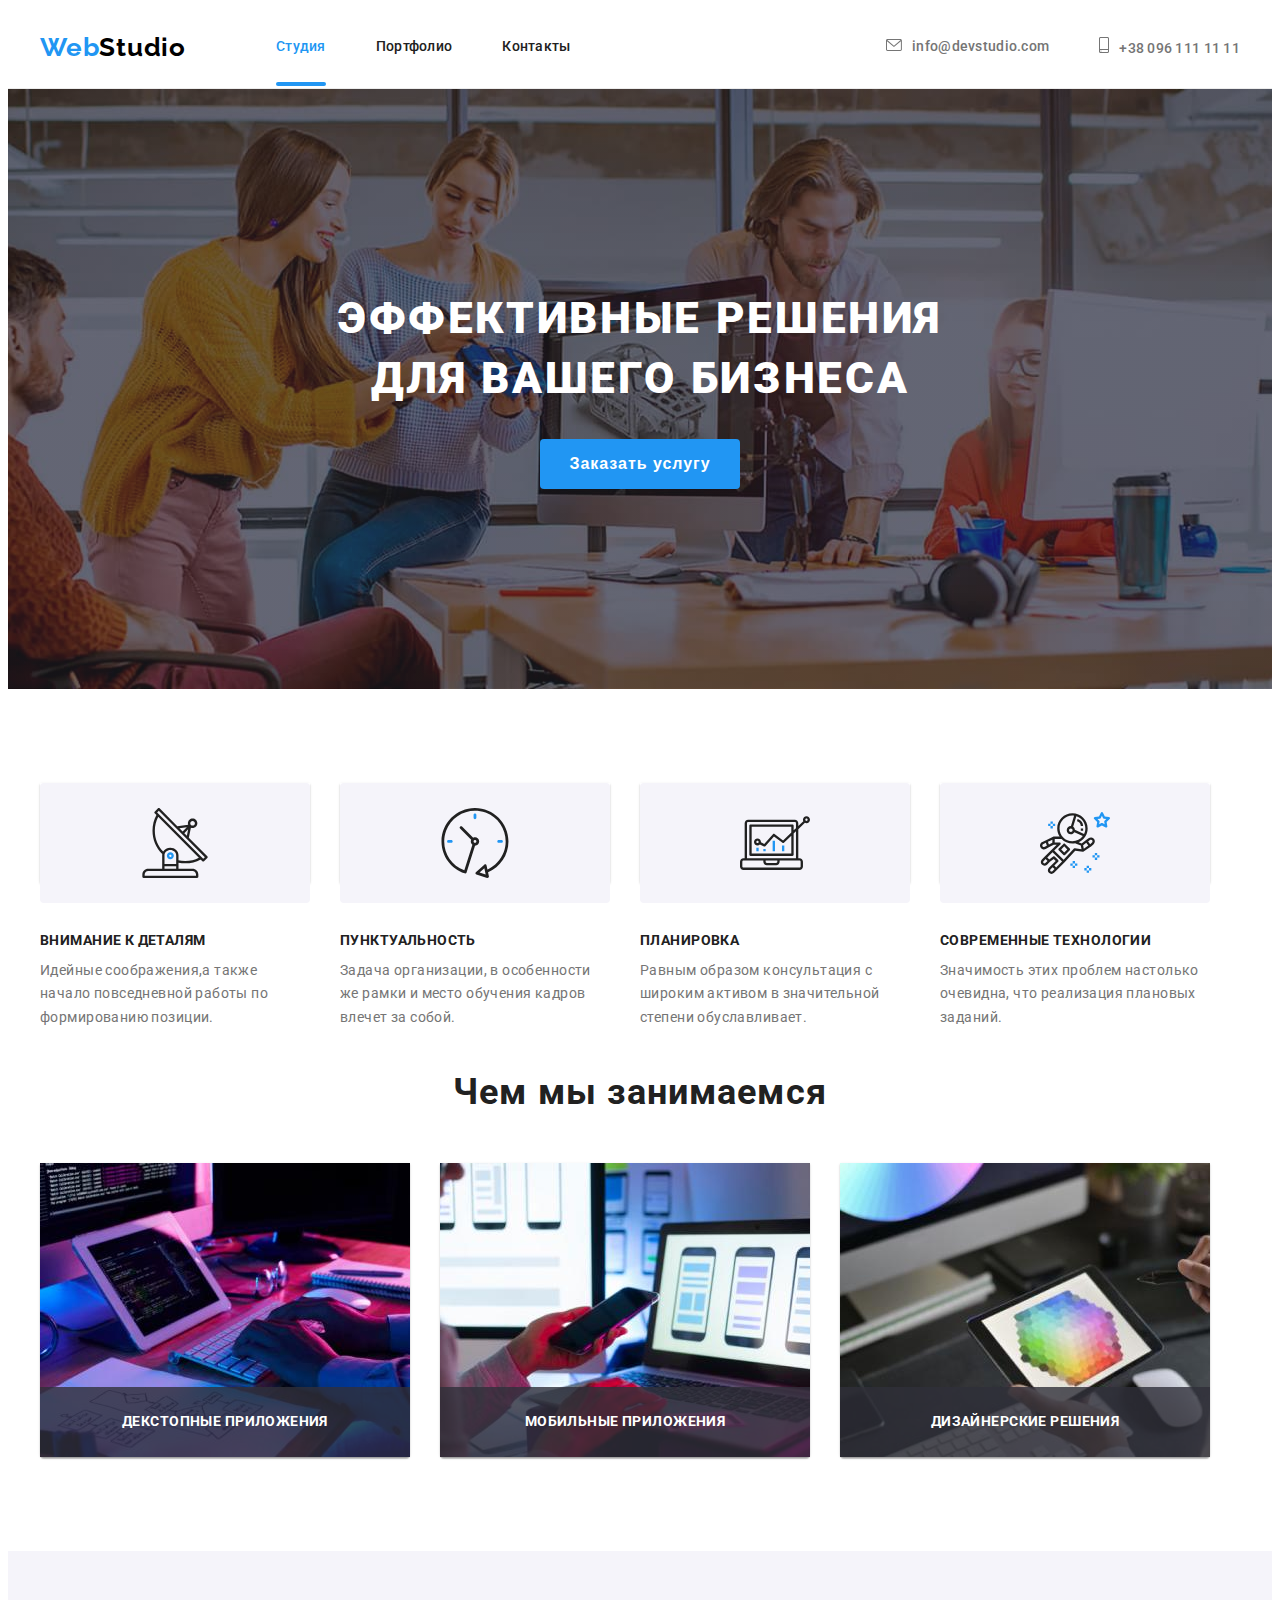
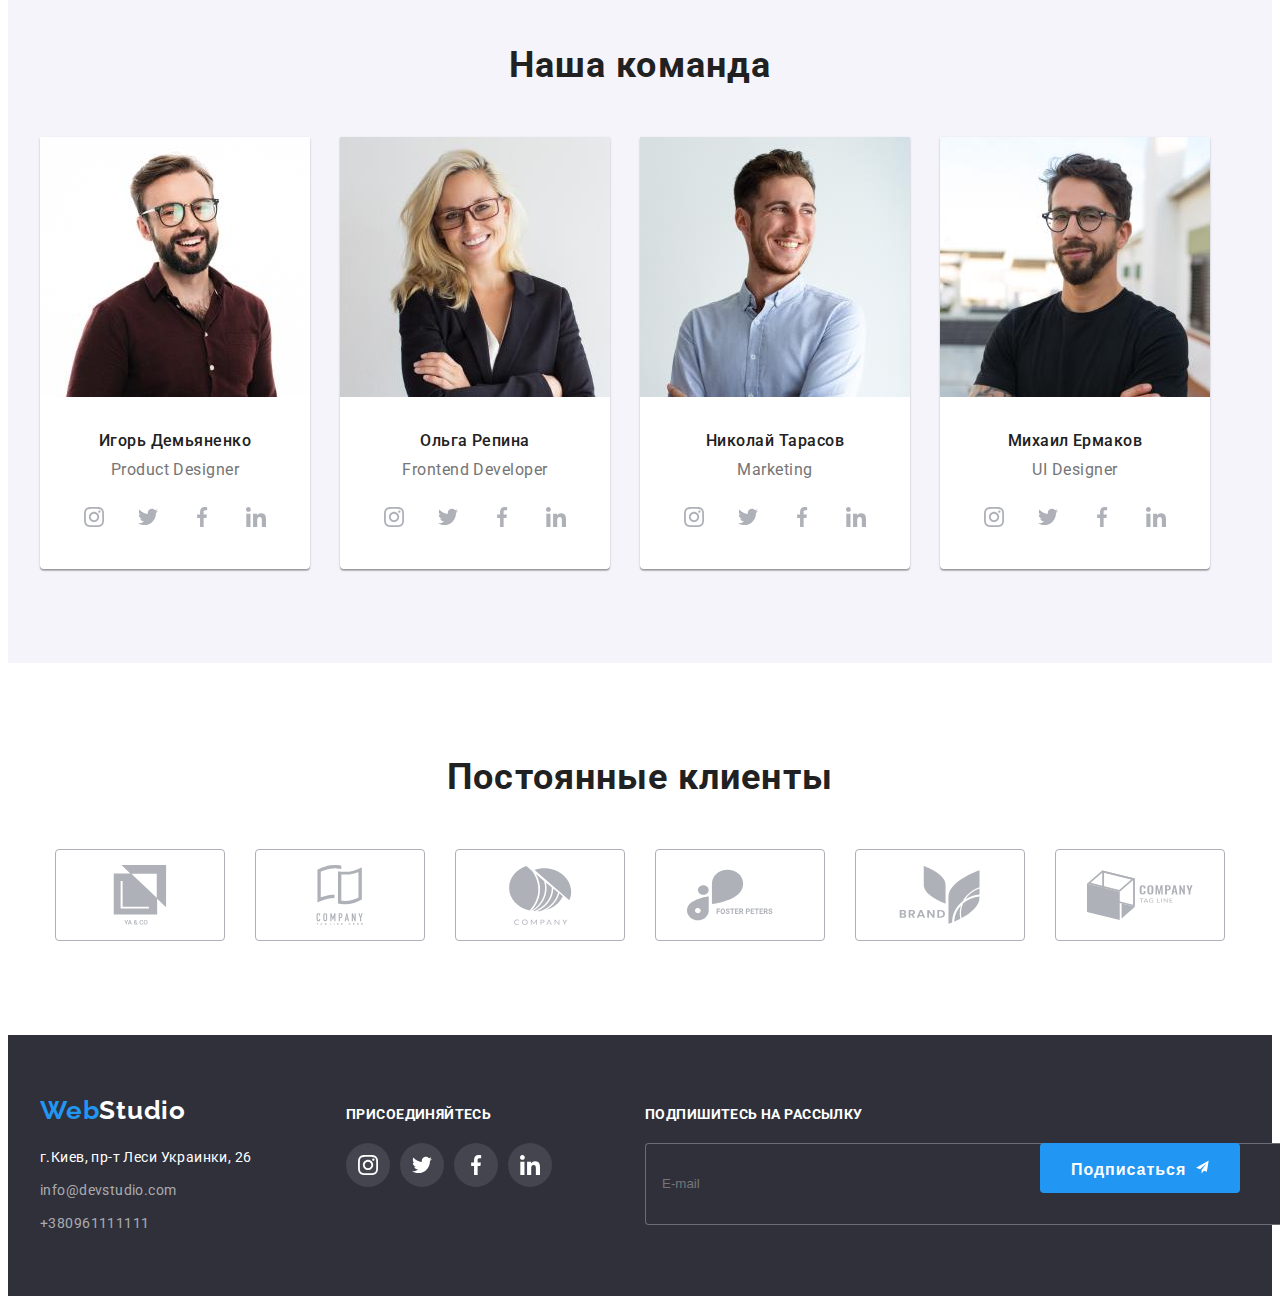
==== index.html @ 1fcb4f8e "Work 7" ====
<!DOCTYPE html>
<html lang="ru">
  <head>
    <meta charset="UTF-8" />
    <meta http-equiv="X-UA-Compatible" content="IE=edge" />
    <meta name="viewport" content="width=device-width, initial-scale=1.0" />
    <title>Document</title>

    <link
      href="https://fonts.googleapis.com/css2?family=Raleway:wght@700&family=Roboto:wght@400;500;700;900&display=swap"
      rel="stylesheet"
    />

    <link
      rel="stylesheet"
      href="https://cdnjs.cloudflare.com/ajax/libs/modern-normalize/1.1.0/modern-normalize.min.css"
      integrity="sha512-wpPYUAdjBVSE4KJnH1VR1HeZfpl1ub8YT/NKx4PuQ5NmX2tKuGu6U/JRp5y+Y8XG2tV+wKQpNHVUX03MfMFn9Q=="
      crossorigin="anonymous"
      referrerpolicy="no-referrer"
    />
    <link rel="stylesheet" href="./css/main.min.css" />
  </head>
  <body class="body">
    <header class="header">
      <div class="container header-container">
        <nav class="header-nav">
          <a href="" class="header-logo">
            <span class="web">Web</span><span class="logo">Studio</span></a
          >
          <ul class="list">
            <li class="banner"><a class="link menu-link current" href="">Студия</a></li>
            <li class="banner">
              <a class="menu-link " href="./portfolio.html">Портфолио</a>
            </li>
            <li class="banner"><a class="menu-link" href="">Контакты</a></li>
          </ul>
        </nav>
      <div class="header-com">
        <ul class="items">
          <li class="contact-item">
            <a class="header-tel" href="mailto:info@devstudio.com">
              <svg class="contact-icon header-mailto" width="16px" height="12px">
                <use
                  href="./images/icons.svg/sprites-contacts.svg#icon-envelope"
                ></use></svg
              >info@devstudio.com</a
            >
          </li>
         
          <li class="contact-item">
            <a class="header-tel" href="tel:+380961111111">
              <svg class="contact-icon header-tel" width="10px" height="16px">
                <use
                  href="./images/icons.svg/sprites-contacts.svg#icon-smartphone"
                ></use></svg
              >+38 096 111 11 11</a
            >
          </li>
        </ul>
      </div>
      </div>
    </header>

    <main>
      <section class="hero">
        <div class="container"></div>
        <h1 class="hero-title">
          Эффективные решения<br />
          для вашего бизнеса
        </h1>
        <div class="button-centr">
          <button class="btn button" data-modal-open type="button">Заказать услугу</button>
        </div>
      </section>

      <section class="scroll">
        <div class="container description">
          <h2 class="psevdo">Секция</h2>
          <ul class="list-centr">

            <li class="description-list idea">
              <div class="list-block">
                <svg class="fon-icon" width="70px" height="70px">
                  <use href="images/icons.svg/spraite-fon.svg#icon-antenna"></use>
                </svg>
              </div>
              <h3 class="block-task">ВНИМАНИЕ К ДЕТАЛЯМ</h3>
              <p class="scroll-excellence">
                Идейные соображения,а также<br />
                начало повседневной работы по<br />
                формированию позиции.
              </p>
            </li>

            <li class="description-list idea">
              <div class="list-block">
                <svg class="fon-icon" width="70px" height="70px">
                  <use href="images/icons.svg/spraite-fon.svg#icon-clock"></use>
                </svg>
              </div>
              <h3 class="block-task">ПУНКТУАЛЬНОСТЬ</h3>
              <p class="scroll-excellence">
                Задача организации, в особенности<br />
                же рамки и место обучения кадров<br />
                влечет за собой.
              </p>
            </li>

            <li class="description-list idea">
              <div class="list-block">
                <svg class="fon-icon" width="70px" height="70px">
                  <use
                    href="images/icons.svg/spraite-fon.svg#icon-diagram"
                  ></use>
                </svg>
              </div>

              <h3 class="block-task">ПЛАНИРОВКА</h3>
              <p class="scroll-excellence">
                Равным образом консультация с<br />
                широким активом в значительной<br />
                степени обуславливает.
              </p>
            </li>
            <li class="description-list idea">
              <div class="list-block">
                <svg class="fon-icon" width="70px" height="70px">
                  <use
                    href="images/icons.svg/spraite-fon.svg#icon-astronaut"
                  ></use>
                </svg>
              </div>

              <h3 class="block-task">СОВРЕМЕННЫЕ ТЕХНОЛОГИИ</h3>
              <p class="scroll-excellence">
                Значимость этих проблем настолько<br />очевидна, что реализация
                плановых<br />заданий.
              </p>
            </li>
          </ul>
        </div>
      </section>
      <section class="about">
        <div class="container description">
          <h2 class="rubric">Чем мы занимаемся</h2>
          <ul class="list list-foto">
              <li class="description-list">
             <div class="about-servises">                              
              <img
                src="./img/work1.jpg"
                alt="создание плана"
                width="370"
                height="294"
              />
              <h3 class="title-servises">ДЕКСТОПНЫЕ ПРИЛОЖЕНИЯ</h3>
            </div>
             </li>
            <li class="description-list">
              <div class="about-servises">
              <img
                src="./img/work2.jpg"
                alt="оптимизация продукта"
                width="370"
                height="294"
              />
              <h3 class="title-servises">МОБИЛЬНЫЕ ПРИЛОЖЕНИЯ</h3>
            </div>
            </li>
            <li class="description-list">
              <div class="about-servises">
              <img
                src="./img/work3.jpg"
                alt="дизайн"
                width="370"
                height="294"
              />
              <h3 class="title-servises">ДИЗАЙНЕРСКИЕ РЕШЕНИЯ</h3>
            </div>
            </li>
          </ul>
        </div>
      </section>

      <section class="team">
        <div class="container">
          <h2 class="our">Наша команда</h2>
          <ul class="list">
            <li class="description-list">
              <img
                src="./img/team1.jpg"
                alt="портрет мастера"
                width="270"
                height="260"
              />
              <div class="name-position">
                <h3 class="name">Игорь Демьяненко</h3>
                <p class="position">Product Designer</p>

                <ul class="expert-social social-list">
                  <li class="social-item">
                    <a href="" class="social-link">
                      <svg class="social-icon" width="20px" height="20px">
                        <use
                          href="./images/icons.svg/sprites-social.svg#icon-instagram"
                        ></use>
                      </svg>
                    </a>
                  </li>

                  <li class="social-item">
                    <a href="" class="social-link">
                      <svg class="social-icon" width="20px" height="20px">
                        <use
                          href="./images/icons.svg/sprites-social.svg#icon-twitter"
                        ></use>
                      </svg>
                    </a>
                  </li>

                  <li class="social-item">
                    <a href="" class="social-link">
                      <svg class="social-icon" width="20px" height="20px">
                        <use
                          href="./images/icons.svg/sprites-social.svg#icon-facebook"
                        ></use>
                      </svg>
                    </a>
                  </li>

                  <li class="social-item">
                    <a href="" class="social-link">
                      <svg class="social-icon" width="20px" height="20px">
                        <use
                          href="./images/icons.svg/sprites-social.svg#icon-linkedin"
                        ></use>
                      </svg>
                    </a>
                  </li>
                </ul>
              </div>
            </li>
            <li class="description-list">
              <img
                src="./img/team2.jpg"
                alt="портрет мастера"
                width="270"
                height="260"
              />
              <div class="name-position">
                <h3 class="name">Ольга Репина</h3>
                <p class="position">Frontend Developer</p>

                <ul class="expert-social social-list">
                  <li class="social-item">
                    <a href="" class="social-link">
                      <svg class="social-icon" width="20px" height="20px">
                        <use
                          href="./images/icons.svg/sprites-social.svg#icon-instagram"
                        ></use>
                      </svg>
                    </a>
                  </li>

                  <li class="social-item">
                    <a href="" class="social-link">
                      <svg class="social-icon" width="20px" height="20px">
                        <use
                          href="./images/icons.svg/sprites-social.svg#icon-twitter"
                        ></use>
                      </svg>
                    </a>
                  </li>

                  <li class="social-item">
                    <a href="" class="social-link">
                      <svg class="social-icon" width="20px" height="20px">
                        <use
                          href="./images/icons.svg/sprites-social.svg#icon-facebook"
                        ></use>
                      </svg>
                    </a>
                  </li>

                  <li class="social-item">
                    <a href="" class="social-link">
                      <svg class="social-icon" width="20px" height="20px">
                        <use
                          href="./images/icons.svg/sprites-social.svg#icon-linkedin"
                        ></use>
                      </svg>
                    </a>
                  </li>
                </ul>
              </div>
            </li>
            <li class="description-list">
              <img
                src="./img/team3.jpg"
                alt="портрет мастера"
                width="270"
                height="260"
              />
              <div class="name-position">
                <h3 class="name">Николай Тарасов</h3>
                <p class="position">Marketing</p>

                <ul class="expert-social social-list">
                  <li class="social-item">
                    <a href="" class="social-link">
                      <svg class="social-icon" width="20px" height="20px">
                        <use
                          href="./images/icons.svg/sprites-social.svg#icon-instagram"
                        ></use>
                      </svg>
                    </a>
                  </li>

                  <li class="social-item">
                    <a href="" class="social-link">
                      <svg class="social-icon" width="20px" height="20px">
                        <use
                          href="./images/icons.svg/sprites-social.svg#icon-twitter"
                        ></use>
                      </svg>
                    </a>
                  </li>

                  <li class="social-item">
                    <a href="" class="social-link">
                      <svg class="social-icon" width="20px" height="20px">
                        <use
                          href="./images/icons.svg/sprites-social.svg#icon-facebook"
                        ></use>
                      </svg>
                    </a>
                  </li>

                  <li class="social-item">
                    <a href="" class="social-link">
                      <svg class="social-icon" width="20px" height="20px">
                        <use
                          href="./images/icons.svg/sprites-social.svg#icon-linkedin"
                        ></use>
                      </svg>
                    </a>
                  </li>
                </ul>
              </div>
            </li>

            <li class="description-list">
              <img
                src="./img/team4.jpg"
                alt="портрет мастера"
                width="270"
                height="260"
              />
              <div class="name-position">
                <h3 class="name">Михаил Ермаков</h3>
                <p class="position">UI Designer</p>

                <ul class="expert-social social-list">
                  <li class="social-item">
                    <a href="" class="social-link">
                      <svg class="social-icon" width="20px" height="20px">
                        <use
                          href="./images/icons.svg/sprites-social.svg#icon-instagram"
                        ></use>
                      </svg>
                    </a>
                  </li>

                  <li class="social-item">
                    <a href="" class="social-link">
                      <svg class="social-icon" width="20px" height="20px">
                        <use
                          href="./images/icons.svg/sprites-social.svg#icon-twitter"
                        ></use>
                      </svg>
                    </a>
                  </li>

                  <li class="social-item">
                    <a href="" class="social-link">
                      <svg class="social-icon" width="20px" height="20px">
                        <use
                          href="./images/icons.svg/sprites-social.svg#icon-facebook"
                        ></use>
                      </svg>
                    </a>
                  </li>

                  <li class="social-item">
                    <a href="" class="social-link">
                      <svg class="social-icon" width="20px" height="20px">
                        <use
                          href="./images/icons.svg/sprites-social.svg#icon-linkedin"
                        ></use>
                      </svg>
                    </a>
                  </li>
                </ul>
              </div>
            </li>
          </ul>
        </div>
      </section>

      <section class="clients">
        <div class="container-clients">
          <h2 class="clients-our">Постоянные клиенты</h2>

          <ul class="list-clients clients-box">
            <li class="clients-item">
              <a href="" class="client-links">
                <svg class="logos-icon" width="106px" height="60px">
                  <use
                    href="./images/icons.svg/spraites-logo.svg#icon-group"
                  ></use>
                </svg>
              </a>
            </li>

            <li class="clients-item">
              <a href="" class="client-links">
                <svg class="logos-icon" width="106px" height="60px">
                  <use
                    href="./images/icons.svg/spraites-logo.svg#icon-group2"
                  ></use>
                </svg>
              </a>
            </li>

            <li class="clients-item">
              <a href="" class="client-links">
                <svg class="logos-icon" width="106px" height="60px">
                  <use
                    href="./images/icons.svg/spraites-logo.svg#icon-group3"
                  ></use>
                </svg>
              </a>
            </li>

            <li class="clients-item">
              <a href="" class="client-links">
                <svg class="logos-icon" width="106px" height="60px">
                  <use
                    href="./images/icons.svg/spraites-logo.svg#icon-group4"
                  ></use>
                </svg>
              </a>
            </li>

            <li class="clients-item">
              <a href="" class="client-links">
                <svg class="logos-icon" width="106px" height="60px">
                  <use
                    href="./images/icons.svg/spraites-logo.svg#icon-group5"
                  ></use>
                </svg>
              </a>
            </li>

            <li class="clients-item">
              <a href="" class="client-links">
                <svg class="logos-icon" width="106px" height="60px">
                  <use
                    href="./images/icons.svg/spraites-logo.svg#icon-group6"
                  ></use>
                </svg>
              </a>
            </li>
          </ul>
        </div>
      </section>
    </main>

    <footer class="footer">
      <div class="container container-footer">
        <div class="footer-left">
          <a href="" class="header-logo logo-footer"
            ><span class="web">Web</span><span class="studio">Studio</span></a
          >
          <address>
            <ul class="list-footer">
              <li class="footer-road">
                <a class="footer-way" href="">г.Киев, пр-т Леси Украинки, 26</a>
              </li>
              <li class="footer-mail">
                <a class="footer-contacts" href="mailto:info@devstudio.com "
                  >info@devstudio.com</a
                >
              </li>
              <li class="footer-number">
                <a class="footer-contacts" href="tel:+380961111111"
                  >+380961111111</a
                >
              </li>
            </ul>
          </address>
        </div>
        <div class="footer-right">
          <h3 class="touch">ПРИСОЕДИНЯЙТЕСЬ</h3>

          <ul class="touch-list">
            <li class="touch-list-link">
              <a href="" class="touch-item">
                <svg class="touch-icon" width="20px" height="20px">
                  <use
                    href="./images/icons.svg/sprites-social.svg#icon-instagram"
                  ></use>
                </svg>
              </a>
            </li>
            <li class="touch-list-link">
              <a href="" class="touch-item">
                <svg class="touch-icon" width="20px" height="20px">
                  <use
                    href="./images/icons.svg/sprites-social.svg#icon-twitter"
                  ></use>
                </svg>
              </a>
            </li>
            <li class="touch-list-link">
              <a href="" class="touch-item">
                <svg class="touch-icon" width="20px" height="20px">
                  <use
                    href="./images/icons.svg/sprites-social.svg#icon-facebook"
                  ></use>
                </svg>
              </a>
            </li>
            <li class="touch-list-link">
              <a href="" class="touch-item">
                <svg class="touch-icon" width="20px" height="20px">
                  <use
                    href="./images/icons.svg/sprites-social.svg#icon-linkedin"
                  ></use>
                </svg>
              </a>
            </li>
          </ul>
        </div>
        <div class="footer-subscribe">
                 <h3 class="footer-subscribe-invite">ПОДПИШИТЕСЬ НА РАССЫЛКУ</h3>
                 <div class="footer-subscribe-section">
            <form class="footer-subscribe-form name="email">
            <div>
            <label class="footer-subscribe-lable" for="email">
              <input type="email" class="footer-subscribe-input" name="email" placeholder="E-mail">
            </label>
            </div>
            </form>
             <button class="footer-subscribe-button" type="button">Подписаться
            <svg class="footer-subscribe-icon" width="24px" height="24px">
              <use
                href="./images/icons.svg/sprites-social.svg#icon-icon-send"
              ></use>
            </svg>
          </button>
       
          </div>
        </div>
      </div>
          </footer>
<div class="backdrop is-hidden" data-modal>
  <div class="modal">
    <button type="button" class="modal-btn" data-modal-close>
      <svg class="modal-close-icon" width="18px" height="18px">
        <use
          href="./images/icons.svg/sprites-contacts.svg#icon-close"
        ></use>
      </svg>
    </button>
      <form class="modal-form">
        <p class="modal-form-head">Оставьте свои данные, мы вам перезвоним
           </p>

           <label class="modal-form-field"
           >Имя

           <div class="modal-form-wrapper">
            <input type="text" class="modal-form-input" name="user-name"
            />
            <svg class="modal-form-icon" width="18px" height="18px">
              <use
                href="./images/icons.svg/sprites-form.svg#icon-icon-form-person"
              ></use>
            </svg>
          </div>

           </label>

           <label class="modal-form-field"
           >Телефон
           <div class="modal-form-wrapper">
        <input type="tel" class="modal-form-input" name="user-tel"/>
        <svg class="modal-form-icon" width="18px" height="18px">
          <use
            href="./images/icons.svg/sprites-form.svg#icon-icon-form-phone"
          ></use>
        </svg>
      </div>
          </label>
          <label class="modal-form-field"
           >Почта
           <div class="modal-form-wrapper">
        <input type="mail" class="modal-form-input" name="user-mail"/>
        <svg class="modal-form-icon" width="18px" height="18px">
          <use
            href="./images/icons.svg/sprites-form.svg#icon-icon-form-email"
          ></use>
        </svg>
      </div>
          </label>
          
             <label class="modal-form-field">
              Комментарий
              <textarea class="modal-form-message"                
                  placeholder="Введите текст"
              ></textarea>
          </label>
            <input type="checkbox" id="assept-polisy" class="modal-form-checkbox visually-hidden" />
              <label for="assept-polisy"  class="modal-form-checkbox-label"
             >Соглашаюсь с рассылкой и принимаю&nbsp <a href="" class="modal-contract-color">Условия договора</a>
              </label>
              <button type="button" class="modal-form-button">
                Отправить
            </button>          
            </form>                  
  </div>
</div>
<script src="./js/modal.js">
</script>
  </body>
  
</html>
---- css/main.min.css ----
:root{--header-color: #212121;--logo-color: #000000;--primary-text-color: #757575;--second-text-color: #ffffff;--primery-title-color: #ffffff;--secondary-title-color: #212121;--accent-color: #2196f3}.visually-hidden{position:absolute;white-space:nowrap;width:1px;height:1px;border:0;padding:0;overflow:hidden;border:0;clip:rect(0 0 0 0);clip-path:inset(50%);margin:-1px}p,h1,h2,h3{margin:0}ul{margin:0;padding:0;list-style:none}button{cursor:pointer}.body{font-family:"Roboto", sans-serif}h2{font-weight:bold;font-size:36px;line-height:1.16;letter-spacing:0.03em;color:var(--secondary-title-color)}.psevdo{display:none}h3{font-weight:bold;font-size:14px;line-height:1.14;letter-spacing:0.03em;color:var(--secondary-title-color);list-style:none;text-decoration:none}.container{width:1200px;padding-right:15px;padding-left:15px;margin-left:auto;margin-right:auto}.main-container{padding-top:94px;padding-bottom:94px}.logo{color:var(--logo-color)}.header-logo{font-family:"Raleway", sans-serif;text-decoration:none;font-style:normal;font-weight:bold;font-size:26px;line-height:1.19;letter-spacing:0.03em;margin-right:90px}.logo-footer{margin-bottom:20px}.web{color:var(--accent-color)}.banner:not(:last-child){margin-right:50px}.logos-icon{transition-property:fill;transition-duration:250ms;transition-timing-function:cubic-bezier(0.4, 0, 0.2, 1)}.social-list{display:flex;justify-content:center}.social-item{width:44px;height:44px;margin-right:10px}.social-item:last-child{margin-right:0}.social-link{width:100%;height:100%;display:flex;align-items:center;justify-content:center;background-color:#ffffff;border-radius:50%;transition-property:background-color;transition-duration:250ms;transition-timing-function:cubic-bezier(0.4, 0, 0.2, 1)}.social-link:hover,.social-link:focus{background-color:var(--accent-color)}.social-link:hover .social-icon,.social-link:focus .social-icon{fill:#ffffff}.social-icon{fill:#afb1b8}.list{font-style:normal;font-weight:500;font-size:14px;line-height:1.14;letter-spacing:0.02em;text-decoration:none;list-style:none;display:flex}.list-centr{list-style:none;text-decoration:none;display:flex;align-items:center}.description-list{box-shadow:0px 1px 3px rgba(0,0,0,0.12),0px 1px 1px rgba(0,0,0,0.14),0px 2px 1px rgba(0,0,0,0.2);border-radius:0px 0px 4px 4px;background:#ffffff}.description-list:not(:last-child){margin-right:30px}.banner:not(:last-child){margin-right:50px}.link{color:var(--accent-color);list-style:none;text-decoration:none}.menu-link{list-style:none;text-decoration:none;color:var(--header-color);position:relative;transition-property:color;transition-duration:500ms;transition-timing-function:cubic-bezier(0.4, 0, 0.2, 1)}.menu-link:hover,.menu-link:focus{color:var(--accent-color)}.current{color:var(--accent-color)}.current::after{display:block;position:absolute;content:"";height:4px;width:100%;border-radius:2px;left:0;bottom:-32px;background-color:var(--accent-color)}.title-servises{position:absolute;display:flex;width:100%;background:rgba(47,48,58,0.8);bottom:0px;font-style:normal;font-weight:bold;font-size:14px;line-height:1.14;justify-content:center;align-items:center;letter-spacing:0.03em;text-transform:uppercase;padding-top:27px;padding-bottom:27px;color:var(--second-text-color)}.title{font-size:18px;line-height:2;letter-spacing:0.06em;color:var(--secondary-title-color);margin-bottom:4px}.button{background-color:var(--accent-color);font-style:normal;font-weight:bold;font-size:16px;line-height:1.88;letter-spacing:0.06em;color:var(--second-text-color);width:200px;height:50px;border:1px var(--accent-color);border-radius:4px;display:flex;margin:0 auto;justify-content:center;align-items:center;transition-property:background-color;transition-duration:250ms;transition-timing-function:cubic-bezier(0.4, 0, 0.2, 1);cursor:pointer}.button:hover,.button:focus{background-color:#188ce8}.button-centr{display:flex;justify-content:center}.snap{font-family:"Roboto", sans-serif;cursor:pointer;font-style:normal;font-weight:500;font-size:16px;line-height:1.63;letter-spacing:0.03em;color:var(--secondary-title-color);list-style:none;text-decoration:none;letter-spacing:0.03em;color:#212121;display:flex;justify-content:center;margin-bottom:50px}.snap-all:hover,.snap-all:focus{background-color:var(--accent-color)}.task{font-family:"Roboto", sans-serif;cursor:pointer;font-style:normal;font-weight:500;font-size:16px;line-height:1.63;padding-left:22px;padding-right:22px;padding-top:6px;padding-bottom:6px;border:none;border-radius:4px;transition-property:background-color;transition-duration:250ms;transition-timing-function:cubic-bezier(0.4, 0, 0.2, 1)}.task:hover,.task:focus{color:var(--second-text-color);background-color:var(--accent-color);box-shadow:0px 3px 1px rgba(0,0,0,0.1),0px 1px 2px rgba(0,0,0,0.08),0px 2px 2px rgba(0,0,0,0.12)}.pin:not(:last-child){margin-right:8px}.backdrop{width:100vw;height:100vh;background-color:rgba(0,0,0,0.2);position:fixed;top:0;left:0;transition:opacity 250ms cubic-bezier(0.4, 0, 0.2, 1),visibility 250ms cubic-bezier(0.4, 0, 0.2, 1)}.backdrop.is-hidden{visibility:hidden;opacity:0;pointer-events:none}.modal-form{display:flex;flex-direction:column}.modal-form-head{font-style:normal;font-weight:bold;font-size:20px;text-align:center;letter-spacing:0.03em;margin-bottom:12px;line-height:23px;text-align:center;color:var(--header-color)}.modal-form-field{font-style:normal;font-weight:400;font-size:12px;line-height:1.17;letter-spacing:0.01em;color:var(--primary-text-color);margin-bottom:10px}.modal-form-wrapper{position:relative;display:block;margin-top:4px}.modal-form-input{width:100%;height:40px;border:1px solid rgba(33,33,33,0.2);box-sizing:border-box;border-radius:4px;padding-left:30px;transition:border-color 250ms cubic-bezier(0.4, 0, 0.2, 1)}.modal-form-input:focus{outline:none;border-color:var(--accent-color)}.modal-form-input:focus+.modal-form-icon{fill:var(--accent-color)}.modal-form-message{width:100%;height:120px;border:1px solid rgba(33,33,33,0.2);border-radius:4px;resize:none;padding-left:16px;padding-top:12px;resize:none;margin-top:6px;transition:border-color 250ms cubic-bezier(0.4, 0, 0.2, 1)}.modal-form-message::placeholder{font-style:normal;font-weight:normal;font-size:14px;line-height:1.14;letter-spacing:0.01em;color:rgba(117,117,117,0.5)}.modal-form-message:focus{outline:none;border-color:var(--accent-color)}.modal-form-icon{display:block;position:absolute;top:50%;left:12px;transform:translateY(-50%);transition:fill;transition-duration:250ms;transition-timing-function:cubic-bezier(0.4, 0, 0.2, 1);fill:#212121}.modal-form-checkbox-label{display:flex;font-style:normal;font-weight:400;font-size:14px;line-height:1.71;letter-spacing:0.03em;color:#757575;align-items:center;justify-content:center;margin-bottom:30px}.modal-form-checkbox-label::before{content:"";display:block;width:16px;height:15px;border:2px solid #303030;cursor:pointer;margin-right:7px}.modal-form-checkbox:checked+.modal-form-checkbox-label::before{background-color:var(--accent-color);background-image:url(../images/icons.svg/icon-icon-check.svg);border-color:var(--accent-color)}.modal-contract-color{color:#2196f3}.modal-form-button{font-style:normal;font-weight:500;font-size:16px;line-height:1.88;letter-spacing:0.06em;align-self:center;color:var(--primery-title-color);background-color:var(--accent-color);border-radius:4px;width:200px;height:50px;border:1px var(--accent-color);transition:color 250ms cubic-bezier(0.4, 0, 0.2, 1);transition:background-color 250ms cubic-bezier(0.4, 0, 0.2, 1);box-shadow:0px 4px 4px rgba(0,0,0,0.15);cursor:pointer}.modal-form-button:hover,.modal-form-button:focus{background-color:#188ce8}.modal-btn{width:30px;height:30px;border-radius:50%;position:absolute;top:10px;right:10px;display:flex;justify-content:center;align-items:center;color:#000000;border:1px solid rgba(0,0,0,0.1);box-sizing:border-box;background-color:transparent;transition:transform 250ms cubic-bezier(0.4, 0, 0.2, 1)}.modal-btn:hover,.modal-btn:focus{color:var(--accent-color)}.modal{position:absolute;width:528px;min-height:581px;background-color:#ffffff;border-radius:4px;left:50%;bottom:50%;padding:40px;transform:translate(-50%, 50%)}.modal-close-icon{fill:currentColor;transition-duration:250ms;transition-timing-function:cubic-bezier(0.4, 0, 0.2, 1)}.header{background-color:var(--primery-title-color);padding-top:24px;padding-bottom:25px;border-bottom:1px solid #ececec}.header-container{display:flex}.header-nav{display:flex;align-items:center}.current::after{display:block;position:absolute;content:"";height:4px;width:100%;border-radius:2px;left:0;bottom:-32px;background-color:var(--accent-color)}.header-com{display:flex;margin-left:auto;align-items:center;list-style:none;text-decoration:none}.header-mailto{font-style:normal;font-weight:500;font-size:14px;line-height:1.14;letter-spacing:0.02em;list-style:none;text-decoration:none;color:var(--primary-text-color);margin-right:50px}.header-mailto:hover,.header-mailto:focus{color:var(--accent-color)}.header-mailto:hover .contact-icon,.header-mailto:focus .contact-icon{fill:var(--accent-color)}.header-tel{font-style:normal;font-weight:500;font-size:14px;line-height:1.14;letter-spacing:0.02em;color:var(--primary-text-color);list-style:none;text-decoration:none;transition-property:color;transition-duration:250ms;transition-timing-function:cubic-bezier(0.4, 0, 0.2, 1)}.header-tel:hover,.header-tel:focus{color:var(--accent-color)}.header-tel:hover .contact-icon,.header-tel:focus .contact-icon{fill:var(--accent-color)}.items{display:flex;font-style:normal;font-weight:500;font-size:14px;line-height:1.14;letter-spacing:0.02em;list-style:none;text-decoration:none;display:flex;margin-left:auto;align-items:center}.contact-icon{fill:#757575;margin-right:10px;transition-property:fill;transition-duration:250ms;transition-timing-function:cubic-bezier(0.4, 0, 0.2, 1)}.contact-item:not(:last-child){margin-right:50px}.main{background:#e5e5e5}.hero{background-color:#c4c4c4;max-width:1600px;padding-top:200px;padding-bottom:200px;background-image:linear-gradient(rgba(47,48,58,0.4), rgba(47,48,58,0.4)),url(../images/hero-bg.jpg);background-repeat:no-repeat;background-size:cover;background-position:center;margin:0 auto}.hero-title{font-style:normal;font-weight:900;font-size:44px;line-height:1.36;letter-spacing:0.06em;text-transform:uppercase;color:var(--primery-title-color);display:flex;text-align:center;justify-content:center;margin-bottom:30px}.about{background:#ffffff;padding-bottom:94px}.rubric{text-align:center;margin-bottom:50px}.position{font-style:normal;font-weight:normal;font-size:16px;line-height:1.19;letter-spacing:0.03em;color:var(--primary-text-color);text-align:center;margin-bottom:16px}.about-servises{position:relative;display:flex}.team{background:#f5f4fa;padding-top:94px;padding-bottom:94px}.our{text-align:center;margin-bottom:50px}.name{font-style:normal;font-weight:500;font-size:16px;line-height:1.19;letter-spacing:0.03em;text-decoration:none;text-align:center;margin-bottom:10px}.name-position{padding-top:30px;padding-bottom:30px}.block-task{margin-bottom:10px}.scroll{background:#ffffff;padding-top:94px;padding-bottom:94px}.scroll-excellence{font-style:normal;font-weight:normal;font-size:14px;line-height:1.71;letter-spacing:0.03em;color:var(--primary-text-color)}.fon-icon{background-color:#f5f4fa}.list-block{background:#f5f4fa;border-radius:4px;display:flex;align-items:center;justify-content:center;margin-bottom:30px;height:120px}.idea{width:270px;height:101px;left:515px;top:774px;margin-bottom:94px}.container-clients{padding-top:94px;padding-bottom:94px}.clients-our{text-align:center;margin-bottom:50px}.clients-item{width:170px;height:92px;border:1px solid #afb1b8;border-radius:4px;align-items:center;justify-content:center;box-sizing:border-box;margin-right:30px;transition-property:border;transition-duration:250ms;transition-timing-function:cubic-bezier(0.4, 0, 0.2, 1)}.clients-item:last-child{margin-right:0}.clients-item:hover,.clients-item:focus{border-color:var(--accent-color)}.client-links{width:100%;height:100%;display:flex;align-items:center;justify-content:center;fill:#afb1b8}.client-links:hover .logos-icon,.client-links:focus .logos-icon{fill:var(--accent-color)}.list-clients{display:flex;justify-content:center;align-content:center}.touch{font-style:normal;font-weight:bold;font-size:14px;line-height:1.14;letter-spacing:0.03em;text-transform:uppercase;margin-bottom:20px;color:#ffffff}.touch-list{display:flex;justify-content:center}.touch-list-link{width:44px;height:44px;margin-right:10px}.touch-list-link:last-child{margin-right:0}.touch-item{width:100%;height:100%;display:flex;align-items:center;justify-content:center;background:rgba(255,255,255,0.1);border-radius:50%;transition-property:background-color;transition-duration:250ms;transition-timing-function:cubic-bezier(0.4, 0, 0.2, 1)}.touch-item:hover,.touch-item:focus{background-color:var(--accent-color);border-radius:50%}.touch-item:hover,.touch-icon .touch-item:focus,.touch-item .touch-icon{fill:#ffffff}.projects-plan{position:relative;overflow:hidden;width:370px;height:294px}.plan-text{font-style:normal;font-weight:normal;font-size:18px;line-height:1.6;letter-spacing:0.03em;position:absolute;top:0;left:0;color:var(--second-text-color);background:rgba(33,150,243,0.9);padding-top:63px;padding-bottom:63px;padding-left:24px;padding-right:24px;transform:translateY(100%);transition:transform 250ms linear}.use{font-weight:normal;font-size:16px;line-height:1.88;color:var(--primary-text-color)}.projects{list-style:none;text-decoration:none;display:flex;flex-wrap:wrap;margin-left:-30px;margin-bottom:-30px}.draft{padding-top:20px;padding-bottom:20px;padding-left:24px;border-bottom:1px solid #eeeeee;border-left:1px solid #eeeeee;border-right:1px solid #eeeeee}.plan{flex-basis:calc(100% / 3 - 30px);margin-left:30px;margin-bottom:30px}.plan:hover,.plan:focus{box-shadow:0px 1px 1px rgba(0,0,0,0.12),0px 4px 4px rgba(0,0,0,0.06),1px 4px 6px rgba(0,0,0,0.16)}.plan:hover .plan-text{transform:translateY(0)}.footer{background:#2f303a;padding-top:60px;padding-bottom:60px}.footer-way{list-style:none;text-decoration:none;font-style:normal;font-weight:normal;font-size:14px;line-height:1.71;letter-spacing:0.03em;color:#ffffff}.footer-way:not(:last-child){margin-top:9px}.footer-contacts{font-weight:normal;font-size:14px;line-height:1.71;letter-spacing:0.03em;color:rgba(255,255,255,0.6);list-style:none;text-decoration:none;font-style:normal;transition-property:color;transition-duration:250ms;transition-timing-function:cubic-bezier(0.4, 0, 0.2, 1)}.footer-contacts:hover,.footer-contacts:focus{color:var(--accent-color)}.list-footer{font-weight:normal;font-size:14px;line-height:1.71;letter-spacing:0.03em;list-style:none;text-decoration:none}.footer-road{margin-top:20px;margin-bottom:9px}.footer-number{margin-top:9px}.container-footer{display:flex;align-items:baseline}.footer-right{margin-left:70px}.studio{font-style:normal;font-weight:bold;font-size:26px;line-height:1.19;letter-spacing:0.03em;color:var(--primery-title-color)}.footer-subscribe{display:block;margin-left:93px}.footer-subscribe-invite{font-style:normal;font-weight:bold;font-size:14px;line-height:1.14;letter-spacing:0.03em;text-transform:uppercase;margin-bottom:20px;color:#ffffff}.footer-subscribe-section{display:flex;justify-content:center}.footer-subscribe-form{margin-right:12px}.footer-subscribe-input{width:100%;height:50px;border:1px solid rgba(255,255,255,0.3);border-radius:4px;color:var(--primery-title-color);padding:15px 295px 15px 16px;background-color:#2f303a}.footer-subscribe-button{display:flex;color:#ffffff;background-color:var(--accent-color);cursor:pointer;font-weight:bold;width:200px;height:50px;padding:10px 29px;border-radius:4px;border-color:transparent;font-size:16px;line-height:1.9;letter-spacing:0.06em;cursor:pointer}.footer-subscribe-icon{fill:var(--primery-title-color);margin-left:10px}
/*# sourceMappingURL=main.min.css.map */
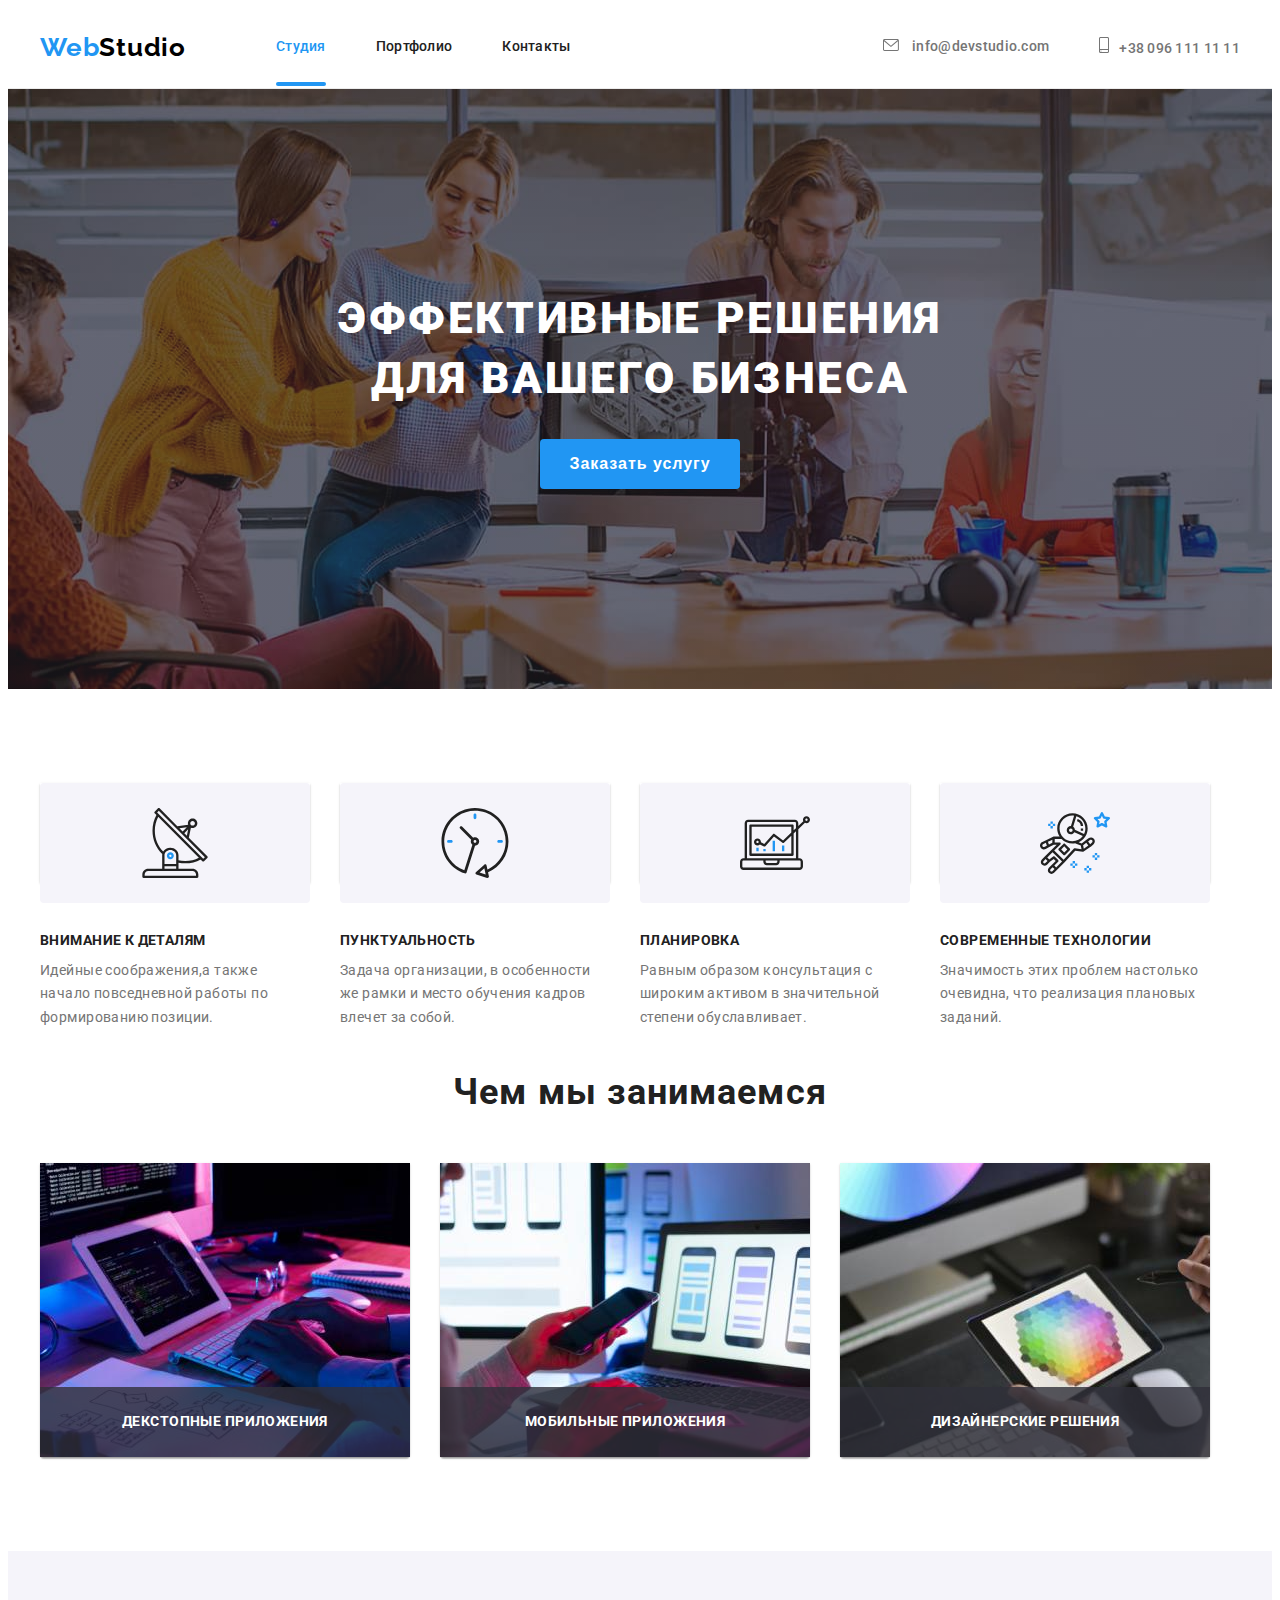
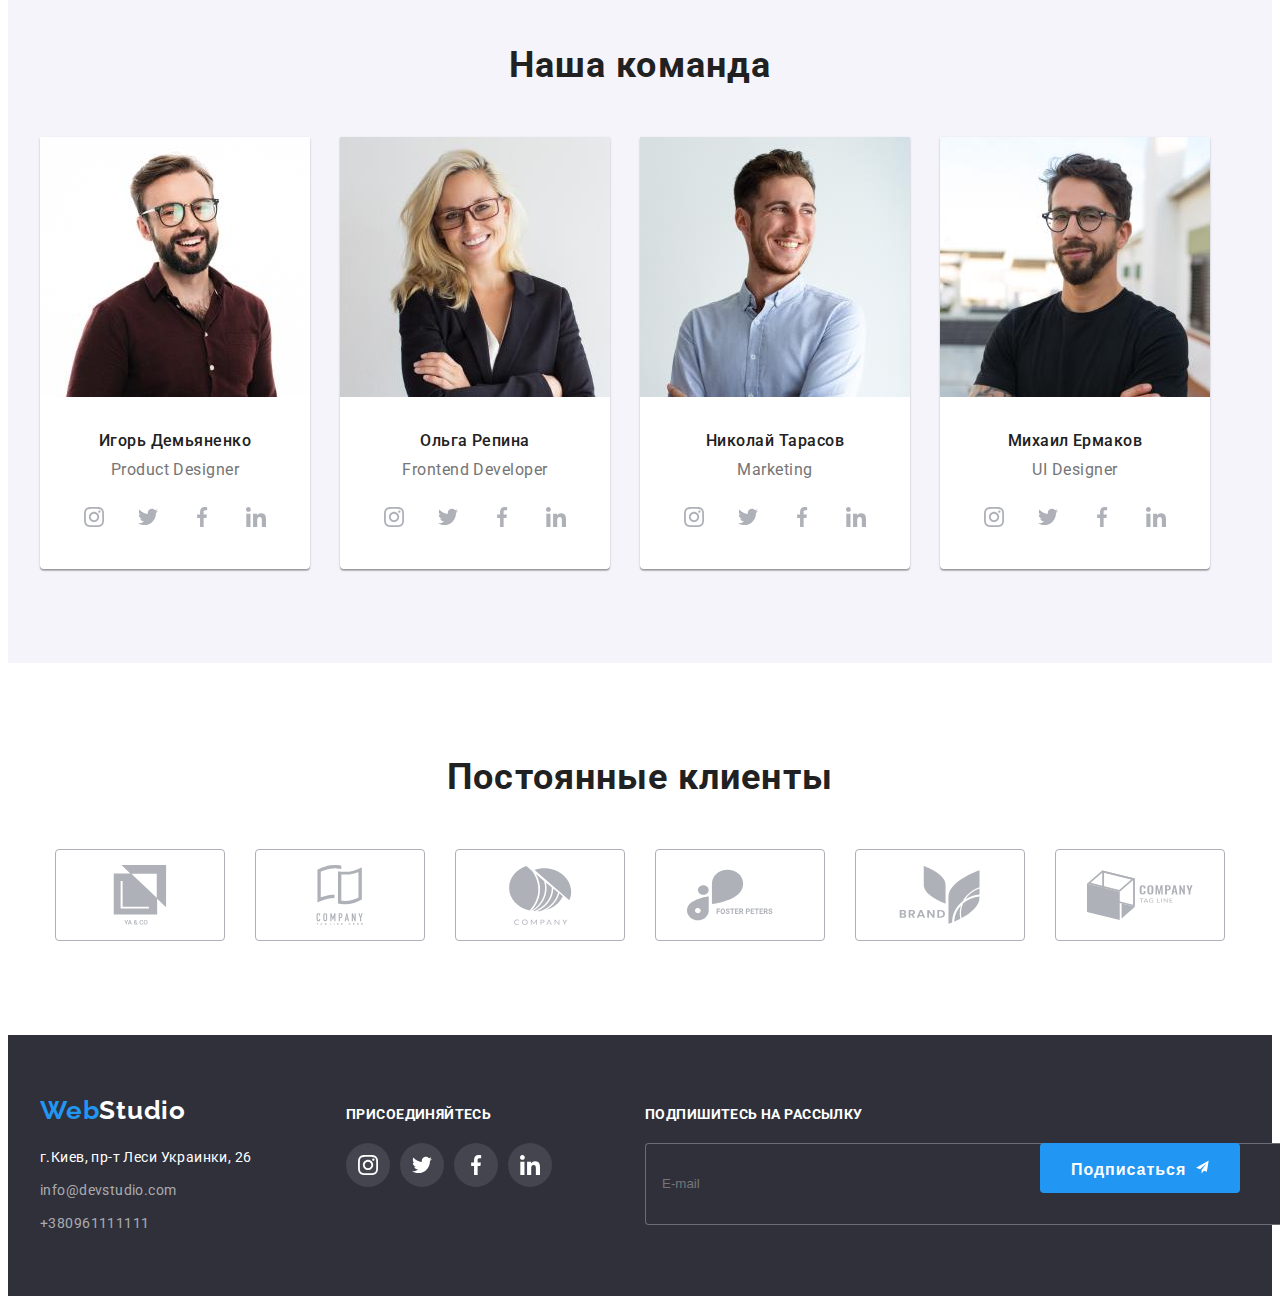
==== commit 55bf6c55: "Home work 7" ====
--- a/index.html
+++ b/index.html
@@ -23,33 +23,37 @@
   <body class="body">
     <header class="header">
       <div class="container header-container">
-        <nav class="header-nav">
+       
           <a href="" class="header-logo">
             <span class="web">Web</span><span class="logo">Studio</span></a
           >
-          <ul class="list">
-            <li class="banner"><a class="link menu-link current" href="">Студия</a></li>
-            <li class="banner">
-              <a class="menu-link " href="./portfolio.html">Портфолио</a>
-            </li>
-            <li class="banner"><a class="menu-link" href="">Контакты</a></li>
+
+          <nav class="header-nav" aria-label="header" >
+          <ul class="header-nav__list list">
+            <li class="header-nav__banner banner"><a class="header-nav__link  menu-link current" href="">Студия</a></li>
+            <li class="header-nav__banner banner">
+              <a class="header-nav__link menu-link " href="./portfolio.html">Портфолио</a>
+            </li>
+            <li class="header-nav__banner banner"><a class="header-nav__link menu-link" href="">Контакты</a></li>
           </ul>
         </nav>
-      <div class="header-com">
-        <ul class="items">
-          <li class="contact-item">
-            <a class="header-tel" href="mailto:info@devstudio.com">
-              <svg class="contact-icon header-mailto" width="16px" height="12px">
-                <use
-                  href="./images/icons.svg/sprites-contacts.svg#icon-envelope"
-                ></use></svg
-              >info@devstudio.com</a
-            >
-          </li>
+
+        <div class="header-com">
+          <ul class="header-com__items items">
+            <li class="header-com__contact-item contact-item">
+              <a class="header-com__contact-item header-tel" href="mailto:info@devstudio.com ">
+                <svg class=" header-com__contact-item_header-mailto contact-icon" width="16px" height="12px">
+                  <use
+                    href="./images/icons.svg/sprites-contacts.svg#icon-envelope"
+                  ></use>
+                </svg>
+                info@devstudio.com
+              </a>
+            </li>
          
-          <li class="contact-item">
-            <a class="header-tel" href="tel:+380961111111">
-              <svg class="contact-icon header-tel" width="10px" height="16px">
+          <li class="header-com__contact-item contact-item">
+            <a class="header-com__contact-item header-tel" href="tel:+380961111111">
+              <svg class="header-com__contact-item_header-tel contact-icon" width="10px" height="16px">
                 <use
                   href="./images/icons.svg/sprites-contacts.svg#icon-smartphone"
                 ></use></svg
